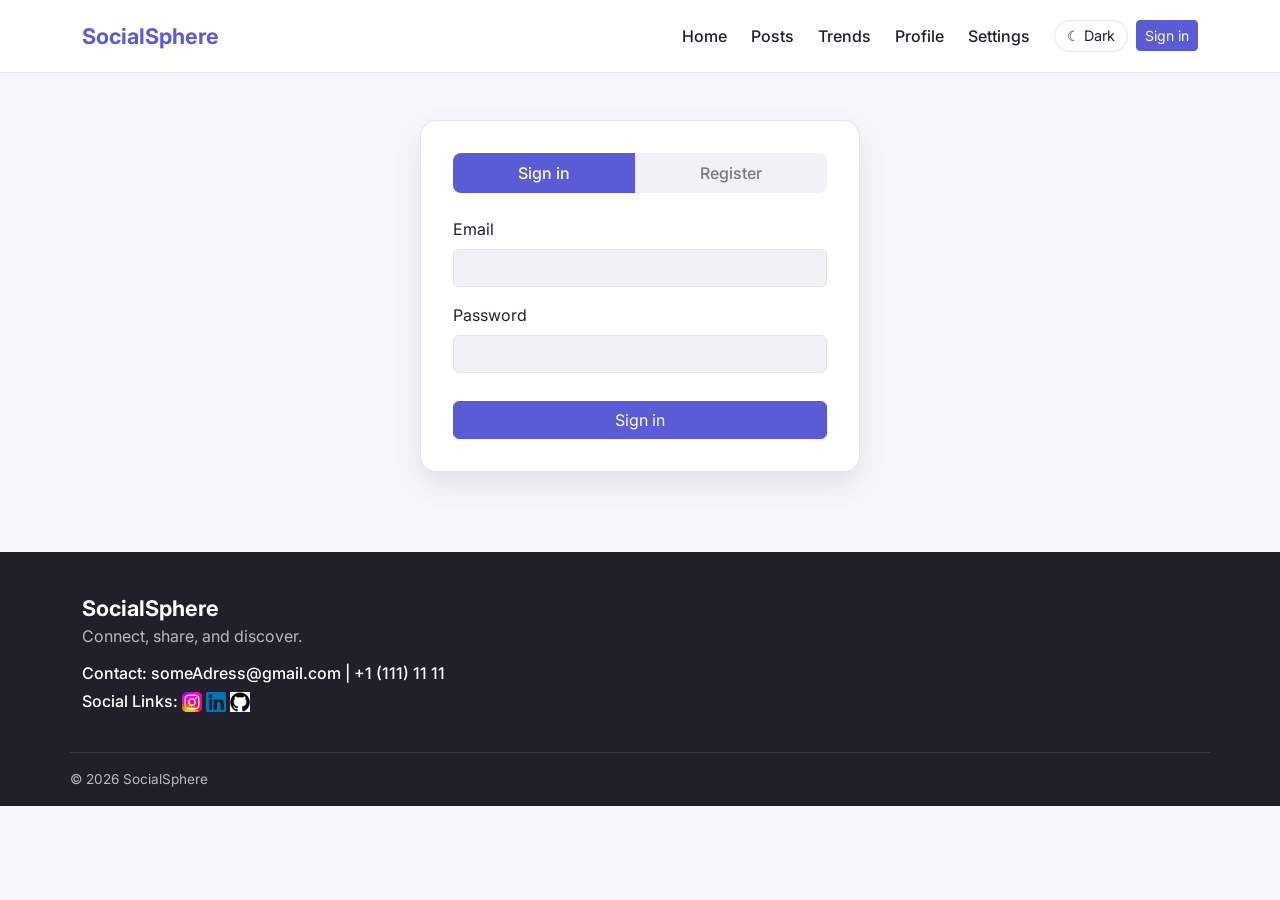
==== login.html @ c2e7fe53 "registration and sign-in with localStorage" ====
<!DOCTYPE html>
<html lang="en">

<head>
    <meta charset="UTF-8">
    <meta name="viewport" content="width=device-width, initial-scale=1.0">
    <title>SocialSphere | Sign in</title>
    <link href="https://cdn.jsdelivr.net/npm/bootstrap@5.3.3/dist/css/bootstrap.min.css" rel="stylesheet">
    <link rel="stylesheet" href="css/style.css">
    <link href="https://fonts.googleapis.com/css2?family=Inter:wght@400;500;600;700&display=swap" rel="stylesheet">

    <script src="js/theme.js"></script>
</head>

<body>

<header class="site-header">
    <nav class="navbar navbar-expand-lg">
        <div class="container">

            <a class="navbar-brand logo" href="index.html">
                SocialSphere
            </a>

            <button class="navbar-toggler" type="button" data-bs-toggle="collapse" data-bs-target="#navbarMenu">
                <span class="navbar-toggler-icon"></span>
            </button>

            <div class="collapse navbar-collapse" id="navbarMenu">
                <ul class="navbar-nav ms-auto">
                    <li class="nav-item">
                        <a class="nav-link" href="index.html">Home</a>
                    </li>
                    <li class="nav-item">
                        <a class="nav-link" href="posts.html">Posts</a>
                    </li>
                    <li class="nav-item">
                        <a class="nav-link" href="trends.html">Trends</a>
                    </li>
                    <li class="nav-item">
                        <a class="nav-link" href="profile.html">Profile</a>
                    </li>
                    <li class="nav-item">
                        <a class="nav-link" href="settings.html">Settings</a>
                    </li>
                </ul>
            </div>

        </div>
    </nav>
</header>

<main>

    <section class="py-5">
        <div class="container">

            <div class="auth-card" id="authCard">

                <div id="authForms">

                    <ul class="nav nav-pills nav-fill mb-4">
                        <li class="nav-item">
                            <button type="button" class="nav-link active" id="showLogin">Sign in</button>
                        </li>
                        <li class="nav-item">
                            <button type="button" class="nav-link" id="showRegister">Register</button>
                        </li>
                    </ul>

                    <form id="loginForm" novalidate>
                        <div class="mb-3">
                            <label for="loginEmail" class="form-label">Email</label>
                            <input type="email" id="loginEmail" class="form-control" autocomplete="email">
                            <div class="invalid-feedback" id="loginEmailError"></div>
                        </div>

                        <div class="mb-3">
                            <label for="loginPassword" class="form-label">Password</label>
                            <input type="password" id="loginPassword" class="form-control" autocomplete="current-password">
                            <div class="invalid-feedback" id="loginPasswordError"></div>
                        </div>

                        <div id="loginMessage"></div>
                        <button type="submit" class="btn btn-primary w-100">Sign in</button>
                    </form>

                    <form id="registerForm" novalidate hidden>
                        <div class="mb-3">
                            <label for="regName" class="form-label">Name</label>
                            <input type="text" id="regName" class="form-control" autocomplete="name">
                            <div class="invalid-feedback" id="regNameError"></div>
                        </div>

                        <div class="mb-3">
                            <label for="regEmail" class="form-label">Email</label>
                            <input type="email" id="regEmail" class="form-control" autocomplete="email">
                            <div class="invalid-feedback" id="regEmailError"></div>
                        </div>

                        <div class="mb-3">
                            <label for="regPassword" class="form-label">Password</label>
                            <input type="password" id="regPassword" class="form-control" autocomplete="new-password">
                            <small class="text-muted">At least 8 characters, an uppercase letter and a digit.</small>
                            <div class="invalid-feedback" id="regPasswordError"></div>
                        </div>

                        <div class="mb-3">
                            <label for="regConfirm" class="form-label">Confirm password</label>
                            <input type="password" id="regConfirm" class="form-control" autocomplete="new-password">
                            <div class="invalid-feedback" id="regConfirmError"></div>
                        </div>

                        <div id="registerMessage"></div>
                        <button type="submit" class="btn btn-primary w-100">Create account</button>
                    </form>

                </div>

                <div id="signedInPanel" hidden>
                    <h2 class="mb-3">You are signed in</h2>
                    <p>Signed in as <strong id="signedInName"></strong> (<span id="signedInEmail"></span>).</p>
                    <button type="button" class="btn signout-btn">Sign out</button>
                </div>

            </div>

        </div>
    </section>

</main>

<footer class="site-footer">

    <div class="container footer-content">

      <div>

        <a class="logo footer-logo" href="index.html">
          SocialSphere
        </a>

        <p>
          Connect, share, and discover.
        </p>

        <h6>Contact: someAdress@gmail.com | +1 (111) 11 11</h6>
        <h6>Social Links: 
            <a href="https://www.instagram.com/"><img src="images/footer/image.png"></a>
            <a href="https://ru.linkedin.com/"><img src="images/footer/linkedin-svgrepo-com.svg"></a>
            <a href="https://github.com/anommanager/social-network-frontend"><img src="images/footer/images.png"></a>
        </h6>
        
      </div>



    </div>

    <div class="container copyright">

      <p>
       &copy; 2026 SocialSphere
      </p>

    </div>

  </footer>

<script src="https://code.jquery.com/jquery-3.7.1.min.js"></script>
<script src="https://cdn.jsdelivr.net/npm/bootstrap@5.3.3/dist/js/bootstrap.bundle.min.js"></script>

<script src="js/script.js"></script>

</body>
</html>
---- css/style.css ----
:root {
    --primary-color: #5b5bd6;
    --secondary-color: #f4f4ff;
    --text-color: #20202a;
    --muted-color: #777785;
    --border-color: #e4e4ec;
    --card-radius: 16px;
    --page-bg: #f8f8fc;
    --surface: #ffffff;
    --surface-2: #f0f2f5;
    --surface-3: #e4e6eb;
    --accent-soft: #ddddfb;
}

[data-bs-theme="dark"] {
    --primary-color: #8b8bf5;
    --secondary-color: #1a1a1a;
    --text-color: #ececec;
    --muted-color: #a0a0a0;
    --border-color: #2e2e2e;
    --page-bg: #000000;
    --surface: #0f0f0f;
    --surface-2: #1a1a1a;
    --surface-3: #262626;
    --accent-soft: #2a2a2a;
}

[data-bs-theme="dark"] .site-footer {
    background: #000000;
    border-top: 1px solid var(--border-color);
}

[data-bs-theme="dark"] .post-card:hover,
[data-bs-theme="dark"] .trend-card:hover,
[data-bs-theme="dark"] .auth-card {
    box-shadow: 0 12px 30px rgba(0, 0, 0, 0.6);
}

* {
    box-sizing: border-box;
}

body {
    margin: 0;
    font-family: "Inter", sans-serif;
    color: var(--text-color);
    background: var(--page-bg);
}

.site-header {
    position: fixed;
    top: 0;
    left: 0;
    width: 100%;
    z-index: 1000;
    background: var(--surface);
    border-bottom: 1px solid var(--border-color);
}

.navbar {
    min-height: 72px;
}

.logo {
    color: var(--primary-color);
    font-size: 1.35rem;
    font-weight: 700;
    text-decoration: none;
}

.nav-link {
    color: var(--text-color);
    font-weight: 500;
    margin-left: 0.5rem;
}

.nav-link:hover,
.nav-link:focus,
.nav-link.active {
    color: var(--primary-color);
}

main {
    padding-top: 72px;
}

.btn-primary {
    background: var(--primary-color);
    border-color: var(--primary-color);
    margin-top: 0.75rem;
}

.btn-primary:hover,
.btn-primary:focus {
    background: #4646b8;
    border-color: #4646b8;
}

.section-heading h2 {
    margin-bottom: 0.35rem;
}

.section-heading p,
.section-description {
    color: var(--muted-color);
}

.posts-grid {
    display: grid;
    grid-template-columns: repeat(3, 1fr);
    gap: 1.5rem;
}

.post-card {
    background: var(--surface);
    border: 1px solid var(--border-color);
    border-radius: var(--card-radius);
    overflow: hidden;
    transition:
        transform 0.2s ease,
        box-shadow 0.2s ease;
}

.post-card:hover {
    transform: translateY(-4px);
    box-shadow:
        0 12px 30px rgba(40, 40, 70, 0.1);
}

.post-author {
    display: flex;
    align-items: center;
    gap: 0.75rem;
    padding: 1rem;
}

.post-author img {
    width: 48px;
    height: 48px;
    flex-shrink: 0;
    border-radius: 50%;
    border: 2px solid var(--border-color);
    object-fit: cover;
}

.post-author h3 {
    margin: 0;
    font-size: 0.95rem;
    font-weight: 600;
}

.post-author span {
    color: var(--muted-color);
    font-size: 0.8rem;
}

.post-image {
    display: block;
    width: 100%;
    height: 260px;
    object-fit: cover;
    border-top: 1px solid var(--border-color);
    border-bottom: 1px solid var(--border-color);
}

.post-body {
    padding: 1rem;
}

.post-actions {
    display: flex;
    justify-content: space-between;
    margin-bottom: 0.8rem;
    color: var(--muted-color);
    font-size: 0.85rem;
}

.post-body p {
    margin: 0;
    line-height: 1.6;
}

.site-footer {
    margin-top: 2rem;
    padding-top: 2.5rem;
    background: #20202a;
    color: #ffffff;
}

.site-footer img {
    max-width: 20px; 
    height: auto
}

.footer-content {
    display: flex;
    justify-content: space-between;
    gap: 2rem;
}

.footer-logo {
    color: #ffffff;
}

.footer-content p {
    color: #b9b9c5;
}

.footer-links {
    display: flex;
    gap: 1.25rem;
}

.footer-links a {
    color: #ffffff;
    text-decoration: none;
}

.footer-links a:hover,
.footer-links a:focus {
    color: #b8b8ff;
}

.copyright {
    margin-top: 2rem;
    padding: 1rem 0;
    border-top: 1px solid #3a3a45;
}

.copyright p {
    margin: 0;
    color: #b9b9c5;
    font-size: 0.85rem;
}

@media (max-width: 991px) {
    .posts-grid {
        grid-template-columns: repeat(2, 1fr);
    }

    .post-card:nth-child(3) {
        grid-column: 1 / -1;
        max-width: 500px;
        width: 100%;
        margin: 0 auto;
    }
}

@media (max-width: 767px) {
    .posts-grid {
        grid-template-columns: 1fr;
    }

    .post-card:nth-child(3) {
        grid-column: auto;
        max-width: none;
    }

    .post-image {
        height: 220px;
    }

    .footer-content {
        flex-direction: column;
    }

    .footer-links {
        flex-wrap: wrap;
    }
}

.trends-intro {
    max-width: 700px;
}

.trends-intro h1 {
    font-size: clamp(2.5rem, 6vw, 4rem);
    margin-bottom: 1rem;
}

.trends-intro p {
    max-width: 600px;
    color: var(--muted-color);
    font-size: 1.1rem;
    line-height: 1.7;
}

.trend-card {
    height: 100%;
    padding: 1.5rem;
    background: var(--surface);
    border: 1px solid var(--border-color);
    border-radius: var(--card-radius);
    transition:
        transform 0.2s ease,
        box-shadow 0.2s ease;
}

.trend-card:hover {
    transform: translateY(-4px);
    box-shadow:
        0 12px 30px rgba(40, 40, 70, 0.1);
}

.trend-number {
    color: var(--primary-color);
    font-size: 0.8rem;
    font-weight: 700;
}

.trend-card h3 {
    margin-top: 1rem;
    margin-bottom: 0.5rem;
    font-size: 1.5rem;
}

.trend-card p {
    color: var(--muted-color);
    line-height: 1.6;
}

.trend-card strong {
    color: var(--primary-color);
}

.category-grid {
    display: grid;
    grid-template-columns: repeat(4, 1fr);
    gap: 1.5rem;
}

.category-item {
    padding: 1.5rem;
    background: var(--surface);
    border: 1px solid var(--border-color);
    border-radius: var(--card-radius);
}

.category-item:nth-child(even) {
    background: var(--secondary-color);
}

.category-item h3 {
    margin-bottom: 0.5rem;
    font-size: 1.1rem;
}

.category-item p {
    margin: 0;
    color: var(--muted-color);
    line-height: 1.5;
}

@media (max-width: 991px) {
    .category-grid {
        grid-template-columns: repeat(2, 1fr);
    }
}

@media (max-width: 767px) {

    .trends-intro {
        margin: 0 auto;
    }

    .category-grid {
        grid-template-columns: 1fr;
    }
}

.nav-tools {
    display: flex;
    align-items: center;
    gap: 0.5rem;
    margin-left: 1rem;
}

.nav-user {
    color: var(--muted-color);
    font-size: 0.9rem;
    font-weight: 500;
}

.theme-toggle {
    border: 1px solid var(--border-color);
    background: var(--surface);
    color: var(--text-color);
    border-radius: 999px;
    padding: 0.25rem 0.75rem;
    font-size: 0.9rem;
    cursor: pointer;
}

.theme-toggle:hover {
    border-color: var(--primary-color);
}

.faq-item {
    background: var(--surface);
    border: 1px solid var(--border-color);
    border-radius: var(--card-radius);
    margin-bottom: 0.75rem;
    overflow: hidden;
}

.faq-question {
    display: flex;
    justify-content: space-between;
    align-items: center;
    width: 100%;
    padding: 1rem 1.25rem;
    border: 0;
    background: transparent;
    color: var(--text-color);
    font-weight: 600;
    text-align: left;
    cursor: pointer;
}

.faq-icon {
    color: var(--primary-color);
    font-size: 1.4rem;
    line-height: 1;
}

.faq-answer {
    display: none;
    padding: 0 1.25rem 1rem;
    color: var(--muted-color);
    line-height: 1.6;
}

.auth-card {
    max-width: 440px;
    margin: 0 auto;
    padding: 2rem;
    background: var(--surface);
    border: 1px solid var(--border-color);
    border-radius: var(--card-radius);
}

.welcome-banner {
    padding: 0.75rem 1rem;
    margin-bottom: 1.5rem;
    background: var(--secondary-color);
    border: 1px solid var(--border-color);
    border-radius: var(--card-radius);
}

.api-card {
    height: 100%;
    padding: 1.25rem;
    background: var(--surface);
    border: 1px solid var(--border-color);
    border-radius: var(--card-radius);
}

.api-card h3 {
    font-size: 1.05rem;
}

.api-card a {
    color: var(--text-color);
    text-decoration: none;
}

.api-card a:hover {
    color: var(--primary-color);
}

.api-tag {
    display: inline-block;
    margin: 0 0.35rem 0.35rem 0;
    padding: 0.1rem 0.5rem;
    background: var(--accent-soft);
    color: var(--primary-color);
    border-radius: 999px;
    font-size: 0.75rem;
}


.auth-card {
    box-shadow: 0 12px 30px rgba(40, 40, 70, 0.12);
}

.auth-card .nav-pills .nav-link {
    margin-left: 0;
    color: var(--muted-color);
    background: var(--surface-2);
    border-radius: 0;
}

.auth-card .nav-pills .nav-item:first-child .nav-link {
    border-radius: 8px 0 0 8px;
}

.auth-card .nav-pills .nav-item:last-child .nav-link {
    border-radius: 0 8px 8px 0;
}

.auth-card .nav-pills .nav-link.active {
    background: var(--primary-color);
    color: #ffffff;
}

.auth-card .form-control {
    background: var(--surface-2);
    color: var(--text-color);
    border-color: var(--border-color);
}

.auth-card .form-control:focus {
    border-color: var(--primary-color);
    box-shadow: 0 0 0 0.2rem rgba(91, 91, 214, 0.2);
}

.signout-btn {
    border: 1px solid var(--primary-color);
    background: transparent;
    color: var(--primary-color);
    font-weight: 600;
    margin-top: 0;
}

.signout-btn:hover,
.signout-btn:focus {
    background: var(--primary-color);
    color: #ffffff;
}

.btn-outline-primary {
    --bs-btn-color: var(--primary-color);
    --bs-btn-border-color: var(--primary-color);
    --bs-btn-hover-bg: var(--primary-color);
    --bs-btn-hover-border-color: var(--primary-color);
    --bs-btn-hover-color: #ffffff;
    --bs-btn-active-bg: var(--primary-color);
    --bs-btn-active-border-color: var(--primary-color);
    --bs-btn-active-color: #ffffff;
}

.btn-outline-danger {
    --bs-btn-color: #e5484d;
    --bs-btn-border-color: #e5484d;
    --bs-btn-hover-bg: #e5484d;
    --bs-btn-hover-border-color: #e5484d;
}

.form-control,
.form-select {
    background-color: var(--surface);
    color: var(--text-color);
    border-color: var(--border-color);
}

.form-control:focus,
.form-select:focus {
    border-color: var(--primary-color);
    box-shadow: 0 0 0 0.2rem rgba(91, 91, 214, 0.2);
}

.table {
    --bs-table-bg: var(--surface);
    --bs-table-color: var(--text-color);
    --bs-table-border-color: var(--border-color);
    --bs-table-hover-bg: var(--secondary-color);
    --bs-table-hover-color: var(--text-color);
}

.table thead th {
    background: var(--secondary-color);
    color: var(--primary-color);
}

.modal-content {
    background: var(--surface);
    color: var(--text-color);
}

.alert-info {
    background: var(--secondary-color);
    border-color: var(--border-color);
    color: var(--text-color);
}
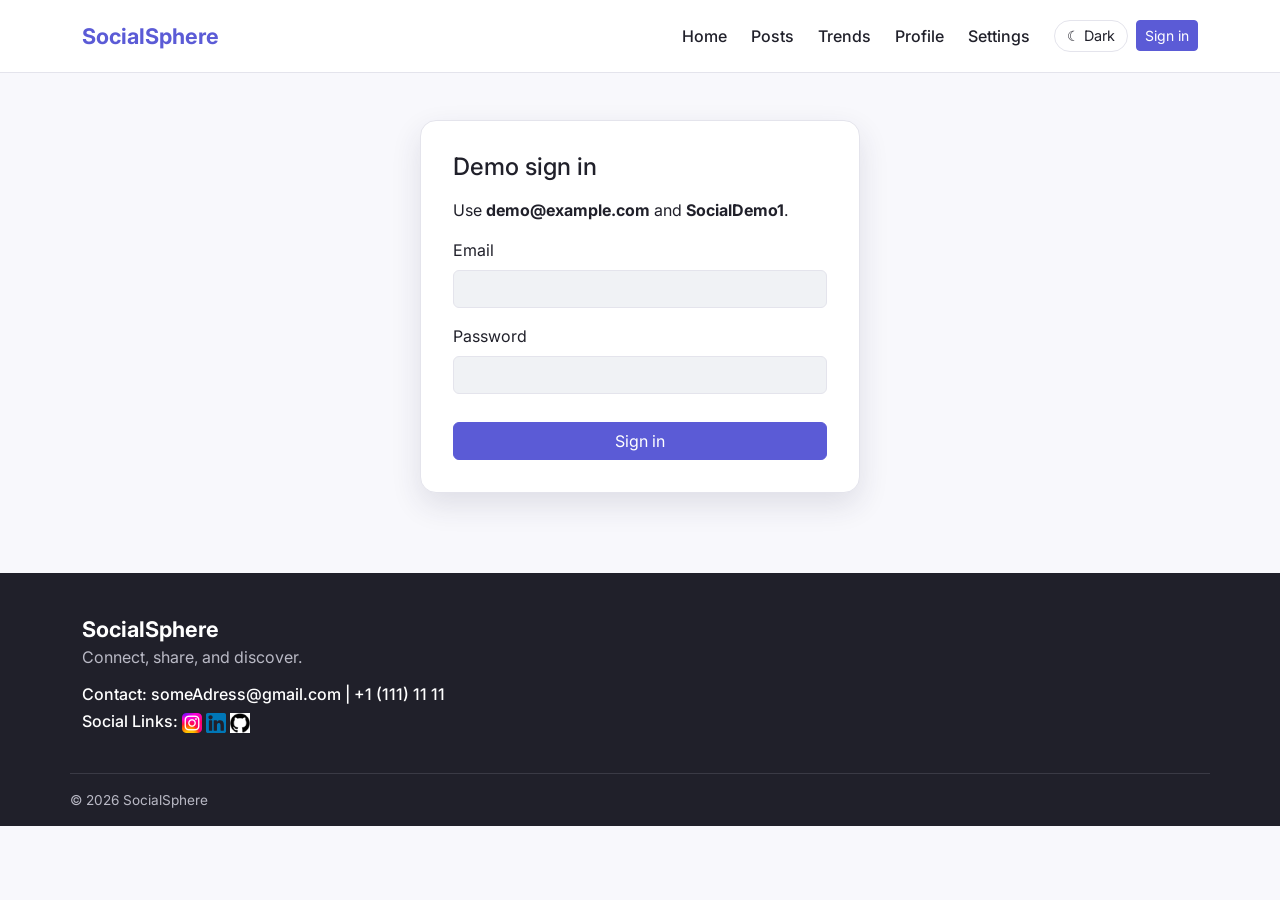
==== commit a84f6633: "migrate to local jquery" ====
--- a/login.html
+++ b/login.html
@@ -59,25 +59,19 @@
 
                 <div id="authForms">
 
-                    <ul class="nav nav-pills nav-fill mb-4">
-                        <li class="nav-item">
-                            <button type="button" class="nav-link active" id="showLogin">Sign in</button>
-                        </li>
-                        <li class="nav-item">
-                            <button type="button" class="nav-link" id="showRegister">Register</button>
-                        </li>
-                    </ul>
+                    <h1 class="h4 mb-3">Demo sign in</h1>
+                    <p>Use <strong>demo@example.com</strong> and <strong>SocialDemo1</strong>.</p>
 
                     <form id="loginForm" novalidate>
                         <div class="mb-3">
                             <label for="loginEmail" class="form-label">Email</label>
-                            <input type="email" id="loginEmail" class="form-control" autocomplete="email">
+                            <input type="email" id="loginEmail" class="form-control" autocomplete="off">
                             <div class="invalid-feedback" id="loginEmailError"></div>
                         </div>
 
                         <div class="mb-3">
                             <label for="loginPassword" class="form-label">Password</label>
-                            <input type="password" id="loginPassword" class="form-control" autocomplete="current-password">
+                            <input type="password" id="loginPassword" class="form-control" autocomplete="off">
                             <div class="invalid-feedback" id="loginPasswordError"></div>
                         </div>
 
@@ -85,41 +79,11 @@
                         <button type="submit" class="btn btn-primary w-100">Sign in</button>
                     </form>
 
-                    <form id="registerForm" novalidate hidden>
-                        <div class="mb-3">
-                            <label for="regName" class="form-label">Name</label>
-                            <input type="text" id="regName" class="form-control" autocomplete="name">
-                            <div class="invalid-feedback" id="regNameError"></div>
-                        </div>
-
-                        <div class="mb-3">
-                            <label for="regEmail" class="form-label">Email</label>
-                            <input type="email" id="regEmail" class="form-control" autocomplete="email">
-                            <div class="invalid-feedback" id="regEmailError"></div>
-                        </div>
-
-                        <div class="mb-3">
-                            <label for="regPassword" class="form-label">Password</label>
-                            <input type="password" id="regPassword" class="form-control" autocomplete="new-password">
-                            <small class="text-muted">At least 8 characters, an uppercase letter and a digit.</small>
-                            <div class="invalid-feedback" id="regPasswordError"></div>
-                        </div>
-
-                        <div class="mb-3">
-                            <label for="regConfirm" class="form-label">Confirm password</label>
-                            <input type="password" id="regConfirm" class="form-control" autocomplete="new-password">
-                            <div class="invalid-feedback" id="regConfirmError"></div>
-                        </div>
-
-                        <div id="registerMessage"></div>
-                        <button type="submit" class="btn btn-primary w-100">Create account</button>
-                    </form>
-
                 </div>
 
                 <div id="signedInPanel" hidden>
                     <h2 class="mb-3">You are signed in</h2>
-                    <p>Signed in as <strong id="signedInName"></strong> (<span id="signedInEmail"></span>).</p>
+                    <p>Signed in as <strong id="signedInName"></strong>.</p>
                     <button type="button" class="btn signout-btn">Sign out</button>
                 </div>
 
@@ -167,7 +131,7 @@
 
   </footer>
 
-<script src="https://code.jquery.com/jquery-3.7.1.min.js"></script>
+<script src="js/jquery-3.7.1.min.js"></script>
 <script src="https://cdn.jsdelivr.net/npm/bootstrap@5.3.3/dist/js/bootstrap.bundle.min.js"></script>
 
 <script src="js/script.js"></script>
--- a/css/style.css
+++ b/css/style.css
@@ -483,26 +483,6 @@
     box-shadow: 0 12px 30px rgba(40, 40, 70, 0.12);
 }
 
-.auth-card .nav-pills .nav-link {
-    margin-left: 0;
-    color: var(--muted-color);
-    background: var(--surface-2);
-    border-radius: 0;
-}
-
-.auth-card .nav-pills .nav-item:first-child .nav-link {
-    border-radius: 8px 0 0 8px;
-}
-
-.auth-card .nav-pills .nav-item:last-child .nav-link {
-    border-radius: 0 8px 8px 0;
-}
-
-.auth-card .nav-pills .nav-link.active {
-    background: var(--primary-color);
-    color: #ffffff;
-}
-
 .auth-card .form-control {
     background: var(--surface-2);
     color: var(--text-color);
